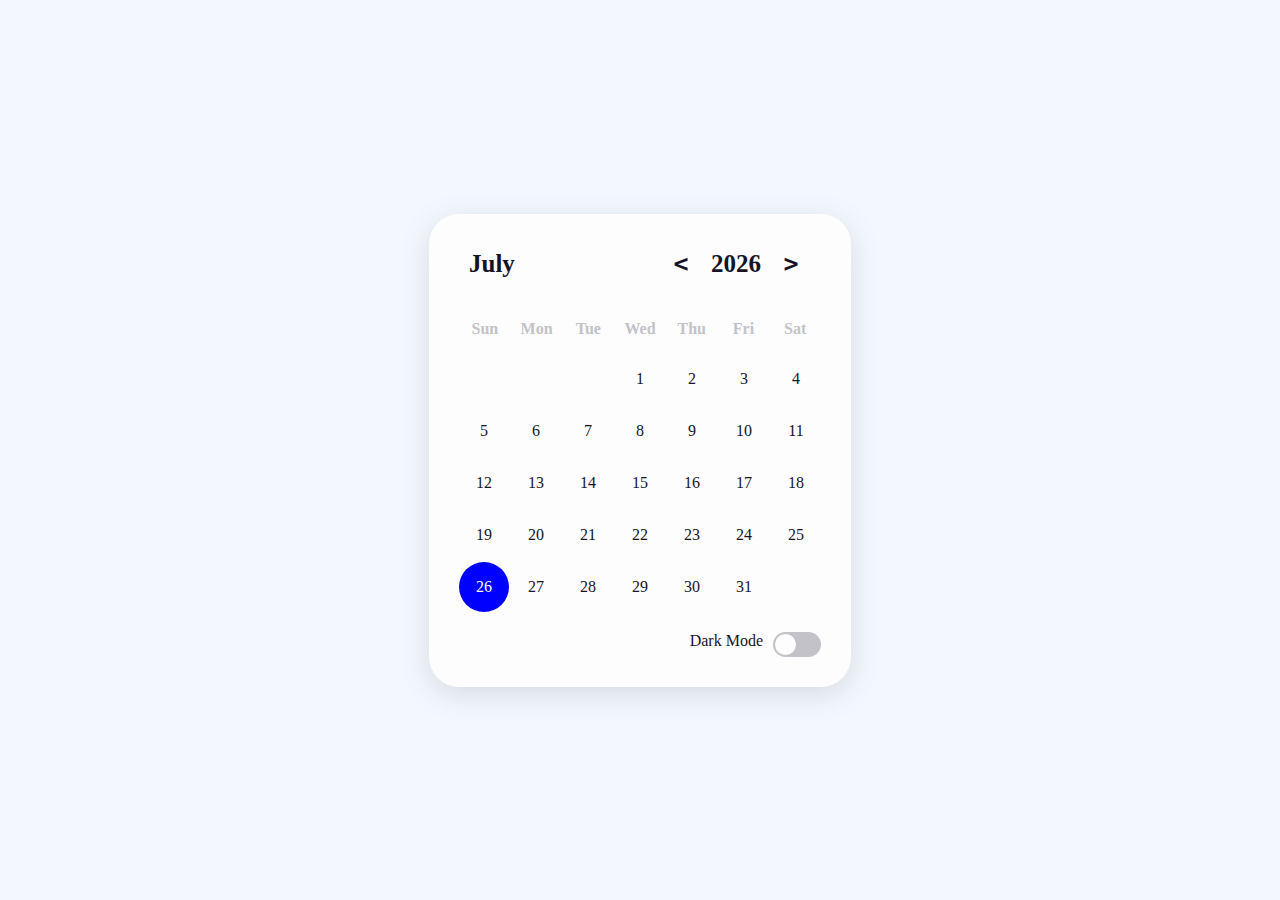
==== calendar/index.html @ f861bf1a "-" ====
<!DOCTYPE html>
<html lang="en">

<head>
    <meta charset="UTF-8">
    <meta name="viewport" content="width=device-width, initial-scale=1.0">
    <title>
        Calendar
    </title>
    <link rel="stylesheet" href="app.css">
</head>

<body class="light">

    <div class="calendar">
        <div class="calendar-header">
            <span class="month-picker" id="month-picker">February</span>
            <div class="year-picker">
                <span class="year-change" id="prev-year">
                    <pre><</pre>
                </span>
                <span id="year">2021</span>
                <span class="year-change" id="next-year">
                    <pre>></pre>
                </span>
            </div>
        </div>
        <div class="calendar-body">
            <div class="calendar-week-day">
                <div>Sun</div>
                <div>Mon</div>
                <div>Tue</div>
                <div>Wed</div>
                <div>Thu</div>
                <div>Fri</div>
                <div>Sat</div>
            </div>
            <div class="calendar-days"></div>
        </div>
        <div class="calendar-footer">
            <div class="toggle">
                <span>Dark Mode</span>
                <div class="dark-mode-switch">
                    <div class="dark-mode-switch-ident"></div>
                </div>
            </div>
        </div>
        <div class="month-list"></div>
    </div>

    <script src="app.js"></script>
</body>

</html>
---- calendar/app.css ----
:root {
    --dark-body: #4d4c5a;
    --dark-main: #141529;
    --dark-second: #79788c;
    --dark-hover: #323048;
    --dark-text: #f8fbff;

    --light-body: #f3f8fe;
    --light-main: #fdfdfd;
    --light-second: #c3c2c8;
    --light-hover: #edf0f5;
    --light-text: #151426;

    --blue: #0000ff;
    --white: #fff;

    --shadow: rgba(100, 100, 111, 0.2) 0px 7px 29px 0px;

    --font-family: cursive;
}

.dark {
    --bg-body: var(--dark-body);
    --bg-main: var(--dark-main);
    --bg-second: var(--dark-second);
    --color-hover: var(--dark-hover);
    --color-txt: var(--dark-text);
}

.light {
    --bg-body: var(--light-body);
    --bg-main: var(--light-main);
    --bg-second: var(--light-second);
    --color-hover: var(--light-hover);
    --color-txt: var(--light-text);
}

* {
    padding: 0;
    margin: 0;
    box-sizing: border-box;
}

html,
body {
    height: 100vh;
    display: grid;
    place-items: center;
    font-family: var(--font-family);
    background-color: var(--bg-body);
}

.calendar {
    height: max-content;
    width: max-content;
    background-color: var(--bg-main);
    border-radius: 30px;
    padding: 20px;
    position: relative;
    overflow: hidden;
    /* transform: scale(1.25); */
}

.light .calendar {
    box-shadow: var(--shadow);
}

.calendar-header {
    display: flex;
    justify-content: space-between;
    align-items: center;
    font-size: 25px;
    font-weight: 600;
    color: var(--color-txt);
    padding: 10px;
}

.calendar-body {
    padding: 10px;
}

.calendar-week-day {
    height: 50px;
    display: grid;
    grid-template-columns: repeat(7, 1fr);
    font-weight: 600;
}

.calendar-week-day div {
    display: grid;
    place-items: center;
    color: var(--bg-second);
}

.calendar-days {
    display: grid;
    grid-template-columns: repeat(7, 1fr);
    gap: 2px;
    color: var(--color-txt);
}

.calendar-days div {
    width: 50px;
    height: 50px;
    display: flex;
    align-items: center;
    justify-content: center;
    padding: 5px;
    position: relative;
    cursor: pointer;
    animation: to-top 1s forwards;
    /* border-radius: 50%; */
}

.calendar-days div span {
    position: absolute;
}

.calendar-days div:hover span {
    transition: width 0.2s ease-in-out, height 0.2s ease-in-out;
}

.calendar-days div span:nth-child(1),
.calendar-days div span:nth-child(3) {
    width: 2px;
    height: 0;
    background-color: var(--color-txt);
}

.calendar-days div:hover span:nth-child(1),
.calendar-days div:hover span:nth-child(3) {
    height: 100%;
}

.calendar-days div span:nth-child(1) {
    bottom: 0;
    left: 0;
}

.calendar-days div span:nth-child(3) {
    top: 0;
    right: 0;
}

.calendar-days div span:nth-child(2),
.calendar-days div span:nth-child(4) {
    width: 0;
    height: 2px;
    background-color: var(--color-txt);
}

.calendar-days div:hover span:nth-child(2),
.calendar-days div:hover span:nth-child(4) {
    width: 100%;
}

.calendar-days div span:nth-child(2) {
    top: 0;
    left: 0;
}

.calendar-days div span:nth-child(4) {
    bottom: 0;
    right: 0;
}

.calendar-days div:hover span:nth-child(2) {
    transition-delay: 0.2s;
}

.calendar-days div:hover span:nth-child(3) {
    transition-delay: 0.4s;
}

.calendar-days div:hover span:nth-child(4) {
    transition-delay: 0.6s;
}

.calendar-days div.curr-date,
.calendar-days div.curr-date:hover {
    background-color: var(--blue);
    color: var(--white);
    border-radius: 50%;
}

.calendar-days div.curr-date span {
    display: none;
}

.month-picker {
    padding: 5px 10px;
    border-radius: 10px;
    cursor: pointer;
}

.month-picker:hover {
    background-color: var(--color-hover);
}

.year-picker {
    display: flex;
    align-items: center;
}

.year-change {
    height: 40px;
    width: 40px;
    border-radius: 50%;
    display: grid;
    place-items: center;
    margin: 0 10px;
    cursor: pointer;
}

.year-change:hover {
    background-color: var(--color-hover);
}

.calendar-footer {
    padding: 10px;
    display: flex;
    justify-content: flex-end;
    align-items: center;
}

.toggle {
    display: flex;
}

.toggle span {
    margin-right: 10px;
    color: var(--color-txt);
}

.dark-mode-switch {
    position: relative;
    width: 48px;
    height: 25px;
    border-radius: 14px;
    background-color: var(--bg-second);
    cursor: pointer;
}

.dark-mode-switch-ident {
    width: 21px;
    height: 21px;
    border-radius: 50%;
    background-color: var(--bg-main);
    position: absolute;
    top: 2px;
    left: 2px;
    transition: left 0.2s ease-in-out;
}

.dark .dark-mode-switch .dark-mode-switch-ident {
    top: 2px;
    left: calc(2px + 50%);
}

.month-list {
    position: absolute;
    width: 100%;
    height: 100%;
    top: 0;
    left: 0;
    background-color: var(--bg-main);
    padding: 20px;
    grid-template-columns: repeat(3, auto);
    gap: 5px;
    display: grid;
    transform: scale(1.5);
    visibility: hidden;
    pointer-events: none;
}

.month-list.show {
    transform: scale(1);
    visibility: visible;
    pointer-events: visible;
    transition: all 0.2s ease-in-out;
}

.month-list > div {
    display: grid;
    place-items: center;
}

.month-list > div > div {
    width: 100%;
    padding: 5px 20px;
    border-radius: 10px;
    text-align: center;
    cursor: pointer;
    color: var(--color-txt);
}

.month-list > div > div:hover {
    background-color: var(--color-hover);
}

@keyframes to-top {
    0% {
        transform: translateY(100%);
        opacity: 0;
    }
    100% {
        transform: translateY(0);
        opacity: 1;
    }
}
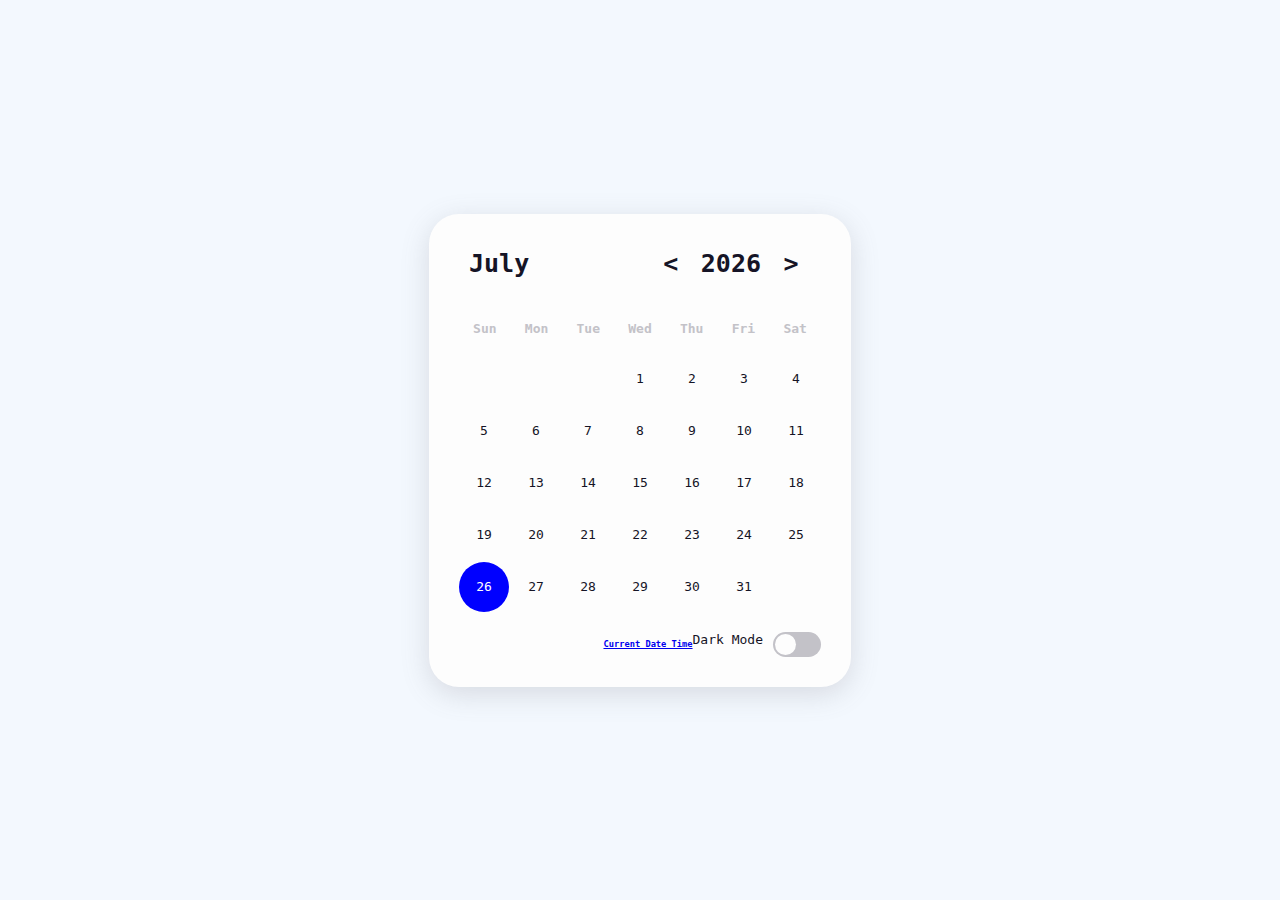
==== commit 0f4d105d: "-" ====
--- a/calendar/index.html
+++ b/calendar/index.html
@@ -7,6 +7,10 @@
     <title>
         Calendar
     </title>
+
+    <!-- bootstrap css -->
+    <link href="https://cdn.jsdelivr.net/npm/bootstrap@5.0.2/dist/css/bootstrap.min.css" rel="stylesheet" integrity="sha384-EVSTQN3/azprG1Anm3QDgpJLIm9Nao0Yz1ztcQTwFspd3yD65VohhpuuCOmLASjC" crossorigin="anonymous">
+
     <link rel="stylesheet" href="app.css">
 </head>
 
@@ -38,6 +42,7 @@
             <div class="calendar-days"></div>
         </div>
         <div class="calendar-footer">
+            <h6 class="text-left me-auto"><a class="btn btn-primary fw-bold" href="https://anirban-clock.netlify.app/">Current Date Time</a></h6>
             <div class="toggle">
                 <span>Dark Mode</span>
                 <div class="dark-mode-switch">
--- a/calendar/app.css
+++ b/calendar/app.css
@@ -1,3 +1,7 @@
+body {
+    font-family: monospace !important;
+}
+
 :root {
     --dark-body: #4d4c5a;
     --dark-main: #141529;
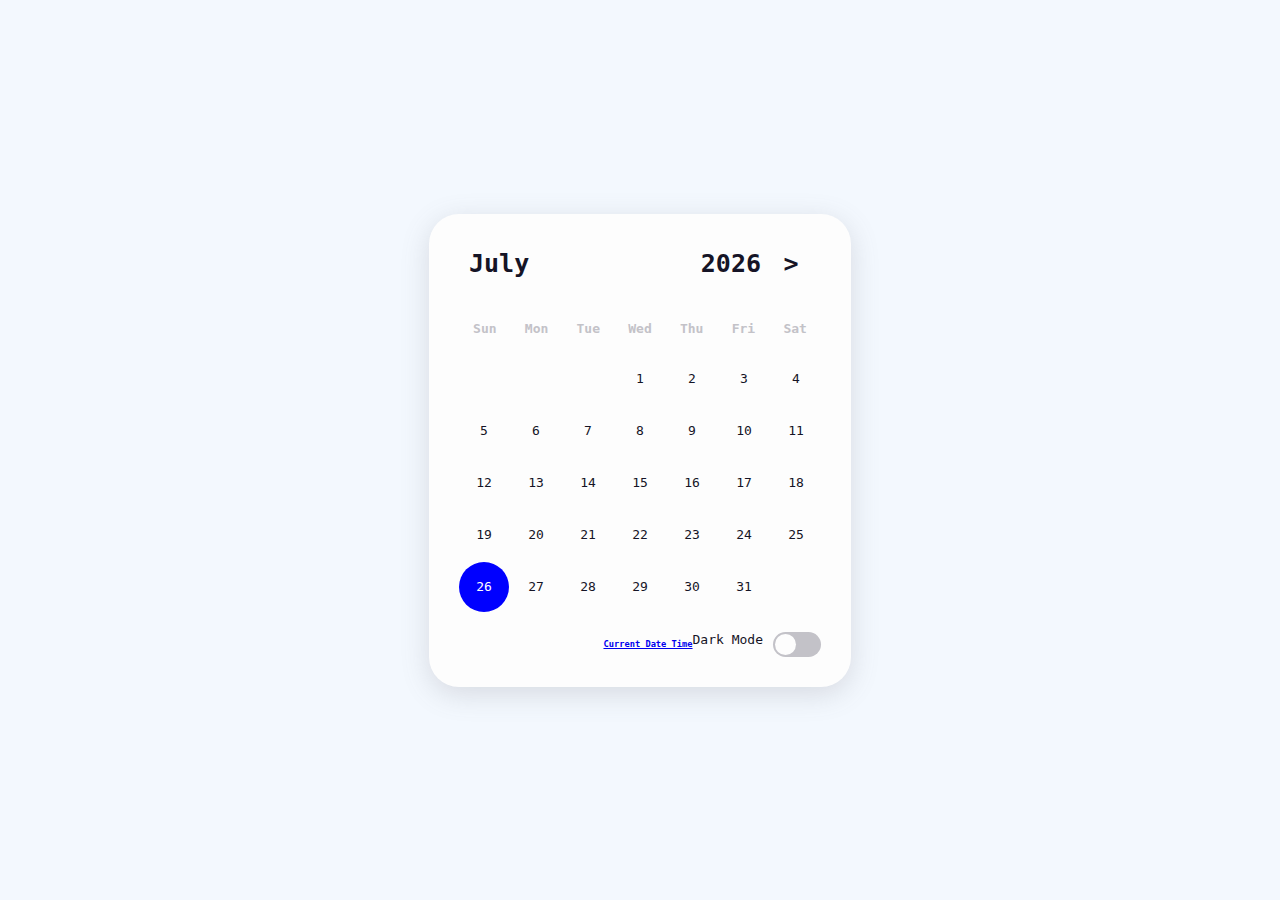
==== commit 21ec6a13: "-" ====
--- a/calendar/index.html
+++ b/calendar/index.html
@@ -5,7 +5,7 @@
     <meta charset="UTF-8">
     <meta name="viewport" content="width=device-width, initial-scale=1.0">
     <title>
-        Calendar
+        Anirban-Calendar
     </title>
 
     <!-- bootstrap css -->
@@ -21,7 +21,7 @@
             <span class="month-picker" id="month-picker">February</span>
             <div class="year-picker">
                 <span class="year-change" id="prev-year">
-                    <pre><</pre>
+                    <pre></pre>
                 </span>
                 <span id="year">2021</span>
                 <span class="year-change" id="next-year">
@@ -42,7 +42,7 @@
             <div class="calendar-days"></div>
         </div>
         <div class="calendar-footer">
-            <h6 class="text-left me-auto"><a class="btn btn-primary fw-bold" href="https://anirban-clock.netlify.app/">Current Date Time</a></h6>
+            <h6 class="text-left me-auto"><a class="btn btn-primary fw-bold" href="../index.html">Current Date Time</a></h6>
             <div class="toggle">
                 <span>Dark Mode</span>
                 <div class="dark-mode-switch">
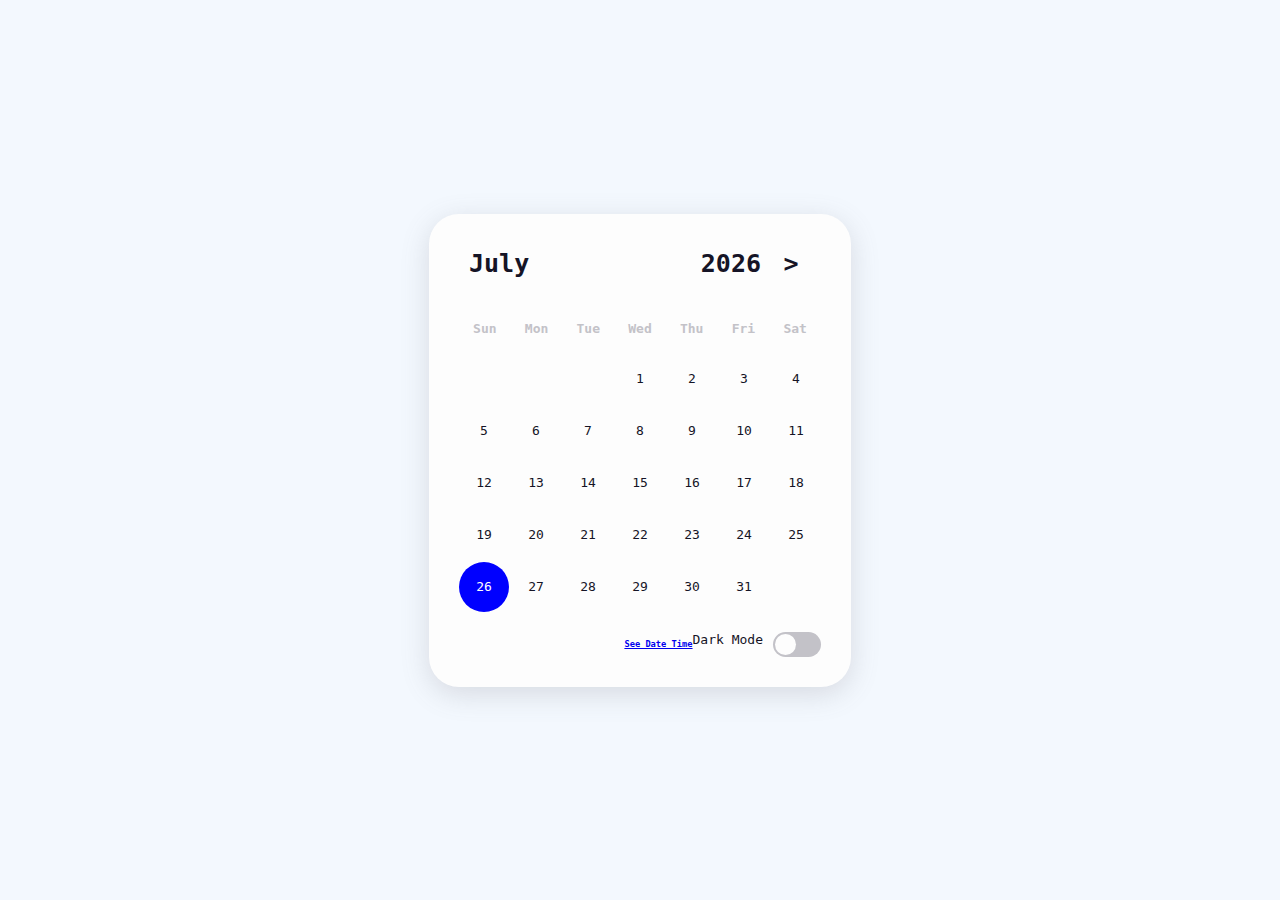
==== commit 66d609f0: "-" ====
--- a/calendar/index.html
+++ b/calendar/index.html
@@ -42,7 +42,7 @@
             <div class="calendar-days"></div>
         </div>
         <div class="calendar-footer">
-            <h6 class="text-left me-auto"><a class="btn btn-primary fw-bold" href="../index.html">Current Date Time</a></h6>
+            <h6 class="text-left me-auto"><a class="btn btn-primary fw-bold" href="../index.html">See Date Time</a></h6>
             <div class="toggle">
                 <span>Dark Mode</span>
                 <div class="dark-mode-switch">
